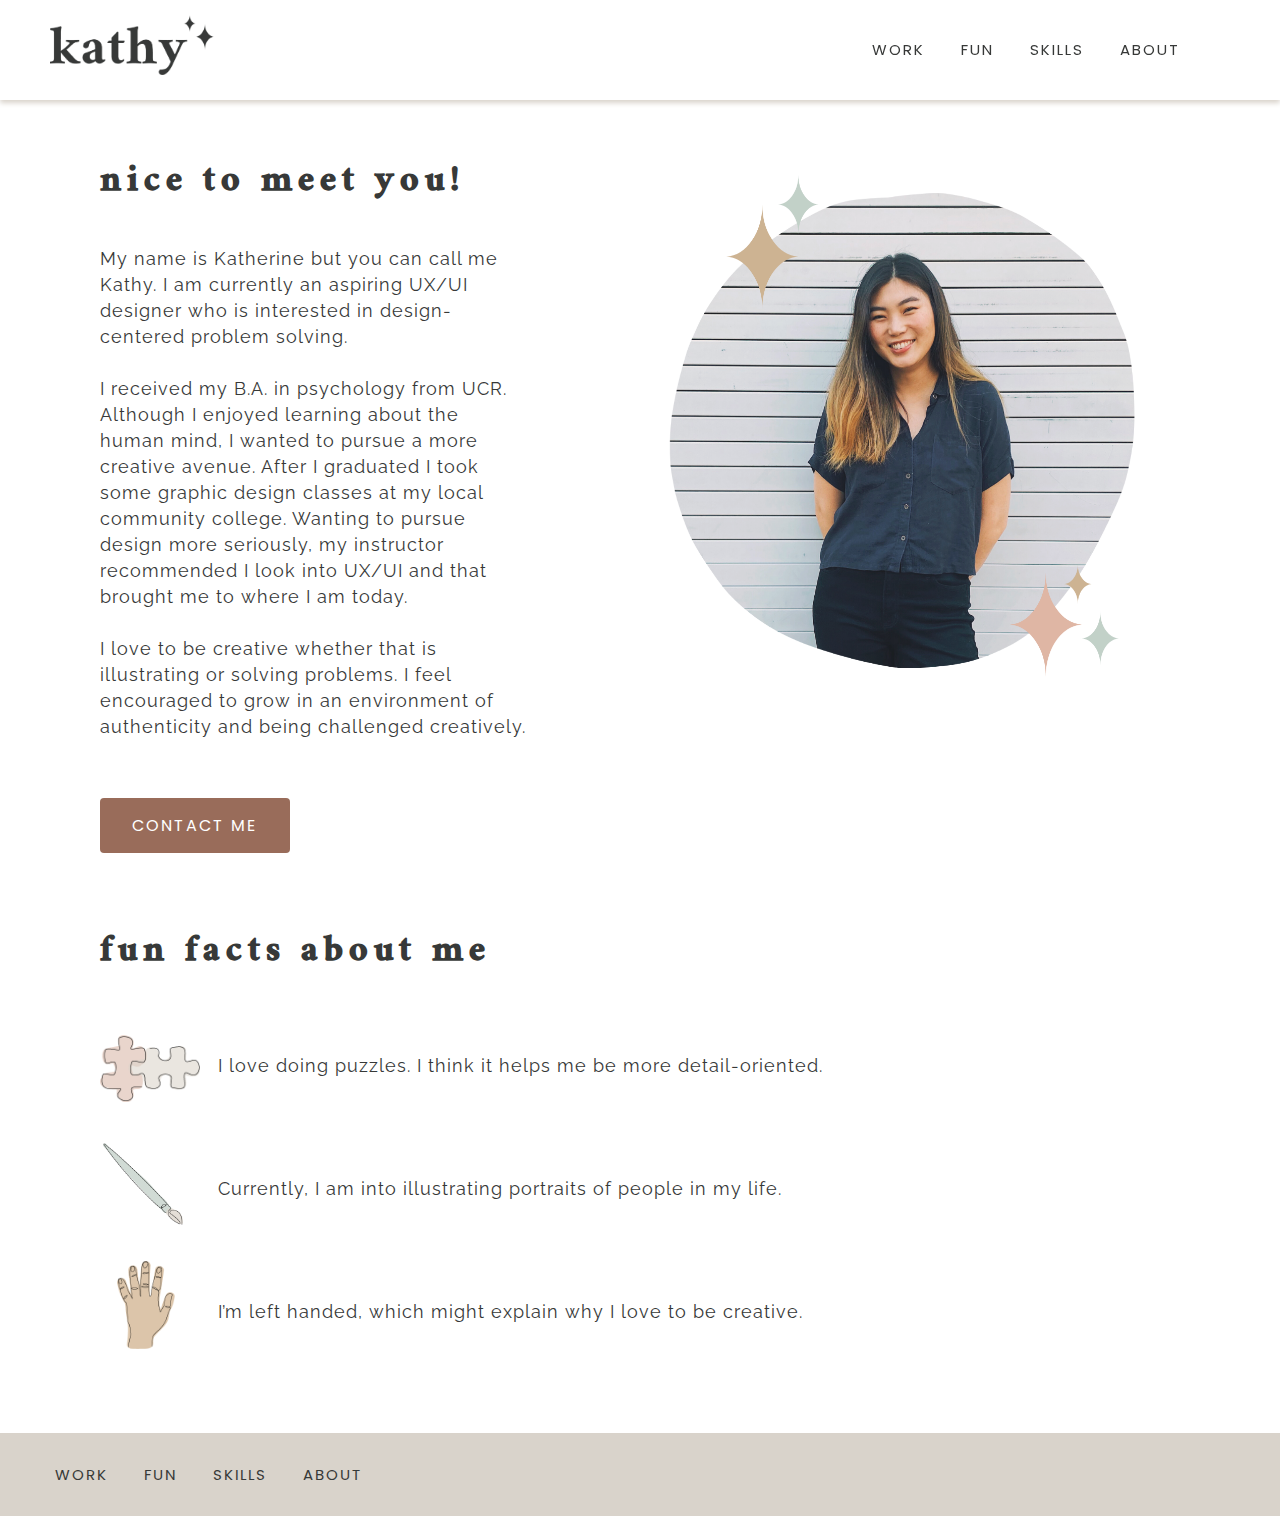
==== index.html @ 3d872488 "skills" ====
<!DOCTYPE html>
<html>

<head>
    <title>about me </title>
    <link
        href="https://fonts.googleapis.com/css2?family=Poppins:wght@600&family=Raleway:ital@0;1&family=Ramaraja&display=swap"
        rel="stylesheet">
    <link rel="stylesheet" type="text/css" href="css/style.css">

</head>

<body>
    <header>
        <nav>
            <img id="logo" src="images/logo.png">
            <ul id="nav">
                <li class="menu">WORK</li>
                <li class="menu">FUN</li>
                <li class="menu"><a href="/skills.html"></a>SKILLS</li>
                <li class="menu">ABOUT</li>
            </ul>
        </nav>
    </header>
    <section>
        <img id="me" src="images/me.png">
        <div class="aboutMEcontent">
            <h1> nice to meet you!</h1>
            <p id="aboutMe">
                My name is Katherine but you can call me Kathy.
                I am currently an aspiring UX/UI designer who is interested in design-centered problem solving.
                <br>
                <br>
                I received my B.A. in psychology from UCR. Although I enjoyed learning about the human mind, I
                wanted to pursue a more creative avenue. After I graduated I took some graphic design classes at my
                local community college. Wanting to pursue design more seriously, my instructor recommended I look
                into UX/UI and that brought me to where I am today.
                <br>
                <br>
                I love to be creative whether that is illustrating or solving problems. I feel encouraged to grow in
                an environment of authenticity and being challenged creatively.
            </p>
            <button class="button">CONTACT ME</button>
        </div>
        <div class="factsGrid">
            <div class="factsHeader">
                <h1>fun facts about me</h1>
            </div>
            <div class="puzzleImg">
                 <img id="puzzle" src="images/puzzle.png">
            </div>
            <div class="fact1">
                <p class="facts">
                    I love doing puzzles. I think it helps me be more detail-oriented.
                 </p>
            </div>
            <div class="paintImg">
                <img id="paint" src="images/paint.png">
            </div>
            <div class="fact2">
                <p class="facts">
                    Currently, I am into illustrating portraits of people in my life.
                </p>
            </div>
            <div class="handImg">
                 <img id="hand" src="images/hand.png">
             </div>
            <div class="fact3">
                  <p class="facts">
                        I’m left handed, which might explain why I love to be creative.
                  </p>
            </div>
        </div>
    </section>
    <footer>

        <ul class="footerList">
            <li>WORK</li>
            <li>FUN</li>
            <li>SKILLS</li>
            <li>ABOUT</li>
        </ul>
    </footer>
</body>

</html>
---- css/style.css ----
/* Header and Navigation */
header{
    height: 100px;
    width: 100%;
    background-color: rgba(255,255, 255 ,0.87);
    position: fixed;
    top: 0;
    box-shadow: 0px 3px 5px #D9D3CB;

}
#logo{
    height: 60px;
    margin: 15px 50px;
}
#nav{
    width: 400px;
    margin: 23px;
    float: right;
    font-family: 'Poppins', sans-serif;
    font-size: 15px;
    letter-spacing: 2px;
}
li{
    display: inline-block;
    right: 0;
    padding: 15px;
    color: #373938;
}
body{
    margin: 0px;}
/* Footer */

footer{
    background-color: #D9D3CB;
    padding: auto;
    color: #373938;
    font-family: 'Poppins', sans-serif;
    font-size: 15px;
    letter-spacing: 2px;

}
.footerList{
    display: inline-block;
    align-items: center;
}

#me{
    width: 560px;
    float: right;
    margin: 0px 100px;
}
/* About Me page */
.aboutMEcontent{
    width: 550px;
    margin: 150px 100px 0 ;
}
#aboutMe{
    font-family: 'Raleway', sans-serif;
    font-size: 18px;
    color: #373938;
    letter-spacing: 1px;
    line-height: 26px;
}
h2{
    color: #996C5A;
    font-family: 'Poppins', sans-serif;
    font-size: 25px;
    letter-spacing: 3px;
}
.button{
    background-color: #996C5A;
    color: white;
    font-family: 'Poppins', sans-serif;
    font-size: 16px;
    letter-spacing: 2px;
    padding: 15px 32px;
    border: none;
    margin: 40px 0px;
    border-radius: 4px;

}
.button:hover{
    background-color: #AD8A7B;
}
#puzzle{
    width: 100px;
    padding:20px 0 30px 0;
}
#paint{
    width: 80px;
    padding:5px 0 30px 3px;
}
#hand{
    width: 58px;
    padding:0 17px;
}
.factsGrid{
    margin: 0px 0px 50px 100px;
    display: grid;
    grid-template-columns: 10% 90%;
    grid-auto-rows: 1fr 1fr 1fr;
    grid-template-areas:
    "factsHeader factsHeader"
    "puzzleImg fact1"
    "paintImg fact2"
    "handImg fact3"; 
}
.factsHeader{
    grid-area: factsHeader;
}
.puzzleImg{
    grid-area: puzzleImg;
}
.fact1{
    grid-area: fact1;
}
.paintImg{
    grid-area: paintImg;
}
.fact2{
    grid-area: fact2;
}
.handImg{
    grid-area: handImg;
}.fact3{
    grid-area: fact3;
}
.facts{
    font-size: 18px;
    color: #373938;
    letter-spacing: 1px;
    line-height: 26px;
    font-family: 'Raleway', sans-serif;
    padding: 20px 0;
}

/* Skills page */
.mySkills{
    margin-top: 150px;
    margin-left: 100px;
    margin-right: 100px;
    margin-bottom: 100px;
}
.skillsflexContainer{
    display: flex;
    align-items: center ;    
}
.skill{
    width: 33%;
    padding: 0 30px;
}
h1{
    font-family: 'Ramaraja', serif;
    font-size: 40px;
    color: #373938;
    letter-spacing: 7px;
}
.skillSub{
    text-align: center;
}
.skillsTitle{
    text-align: center;
}
p{
    font-size: 18px;
    color: #373938;
    letter-spacing: 1px;
    line-height: 26px;
    font-family: 'Raleway', sans-serif;
}
#ux{
    width: 150px ;  
    
}
#ui{
    width: 150px;
}
#coding{
    width: 150px;
}
.toolsflexContainer{
    display: flex;
    justify-content: space-evenly;
}
#tools{
    height: 70px;
}
.skillButton{
    background-color: #996C5A;
    color: white;
    font-family: 'Poppins', sans-serif;
    font-size: 16px;
    letter-spacing: 2px;
    padding: 15px 32px;
    border: none;
    margin: 40px 0px;
    border-radius: 4px;
    
}
.skillButton:hover{
    background-color: #AD8A7B;
}
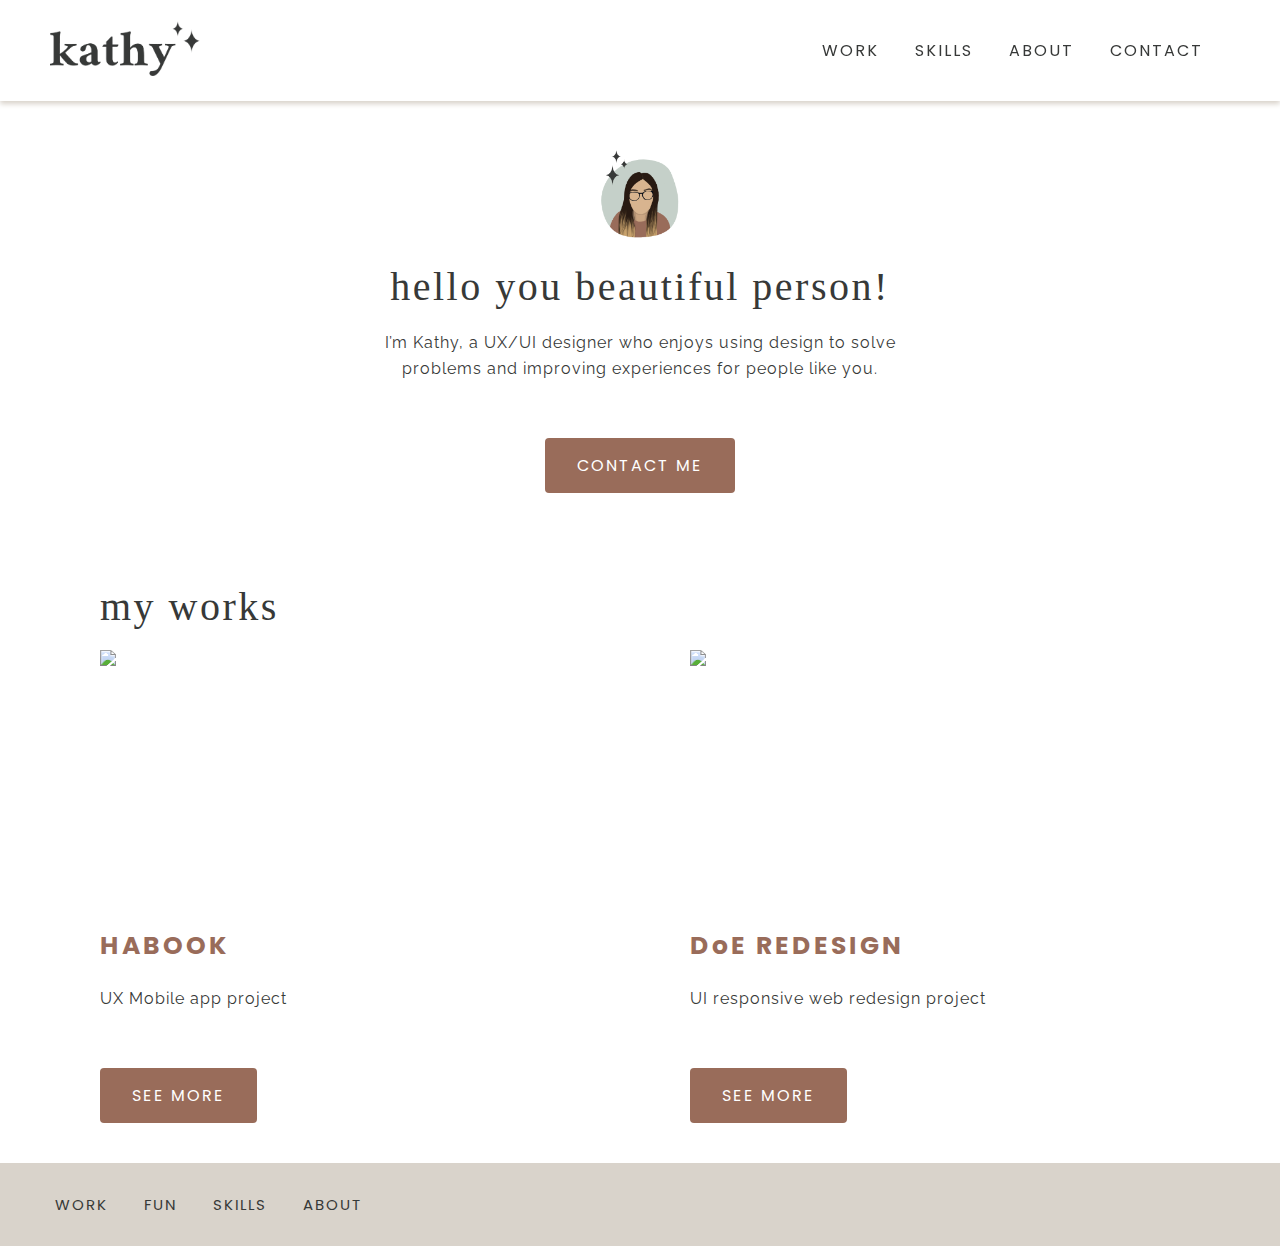
==== commit 11a5f052: "hw" ====
--- a/index.html
+++ b/index.html
@@ -1,86 +1,63 @@
 <!DOCTYPE html>
 <html>
+    <head>
+        <title>kathy yu </title>
+        <link href="https://fonts.googleapis.com/css2?family=Lora:ital,wght@1,562&family=Poppins:wght@600&family=Raleway:ital@0;1&display=swap" rel="stylesheet">
+        <link rel="stylesheet" type="text/css" href="css/style.css">
+    
+    </head>
+    <body>
+        <header>
+            <nav>
+                <a href="index.html">
+                    <img id="logo" src="images/logo.png">
+                  </a>
+                <ul id="nav">
+                    <li class="menu">WORK</li>
+                    <li class="menu"><a href="skills.html">SKILLS</a></li>
+                    <li class="menu"><a href="about.html">ABOUT</a></li>
+                    <li class="menu">CONTACT</li>
+                </ul>
+            </nav>
+        </header>
+        <section class="intro">
+            <div>
+                <img class="avatar" src="images/avatar.png">
+                <h1>hello you beautiful person! </h1>
+                <p>I’m Kathy, a UX/UI designer who enjoys using design to solve  <br>
+                    problems and improving experiences for people like you.</p>
+                <button>CONTACT ME</button>
+            </div>
+        </section>
+        <section class="myWork">
+            <h1> my works</h1>
+            <div class="workGrid">
+                <div class="work1img">
+                    <img class="habook" src="images/habook cover.png">
+                </div>
+                <div class="work1">
+                    <h2>HABOOK</h2>
+                    <p>UX Mobile app project</p>
+                    <button>SEE MORE</button>
+                </div>
+                <div class="work2img">
+                    <img class="doe" src="images/doe cover.png">
+                </div>
+                <div class="work2">
+                    <h2>DoE REDESIGN</h2>
+                    <p>UI responsive web redesign project </p>
+                    <button>SEE MORE</button>
+                </div>
+            </div>
+        </section>
+        <footer>
 
-<head>
-    <title>about me </title>
-    <link
-        href="https://fonts.googleapis.com/css2?family=Poppins:wght@600&family=Raleway:ital@0;1&family=Ramaraja&display=swap"
-        rel="stylesheet">
-    <link rel="stylesheet" type="text/css" href="css/style.css">
-
-</head>
-
-<body>
-    <header>
-        <nav>
-            <img id="logo" src="images/logo.png">
-            <ul id="nav">
-                <li class="menu">WORK</li>
-                <li class="menu">FUN</li>
-                <li class="menu"><a href="/skills.html"></a>SKILLS</li>
-                <li class="menu">ABOUT</li>
+            <ul class="footerList">
+                <li>WORK</li>
+                <li>FUN</li>
+                <li>SKILLS</li>
+                <li>ABOUT</li>
             </ul>
-        </nav>
-    </header>
-    <section>
-        <img id="me" src="images/me.png">
-        <div class="aboutMEcontent">
-            <h1> nice to meet you!</h1>
-            <p id="aboutMe">
-                My name is Katherine but you can call me Kathy.
-                I am currently an aspiring UX/UI designer who is interested in design-centered problem solving.
-                <br>
-                <br>
-                I received my B.A. in psychology from UCR. Although I enjoyed learning about the human mind, I
-                wanted to pursue a more creative avenue. After I graduated I took some graphic design classes at my
-                local community college. Wanting to pursue design more seriously, my instructor recommended I look
-                into UX/UI and that brought me to where I am today.
-                <br>
-                <br>
-                I love to be creative whether that is illustrating or solving problems. I feel encouraged to grow in
-                an environment of authenticity and being challenged creatively.
-            </p>
-            <button class="button">CONTACT ME</button>
-        </div>
-        <div class="factsGrid">
-            <div class="factsHeader">
-                <h1>fun facts about me</h1>
-            </div>
-            <div class="puzzleImg">
-                 <img id="puzzle" src="images/puzzle.png">
-            </div>
-            <div class="fact1">
-                <p class="facts">
-                    I love doing puzzles. I think it helps me be more detail-oriented.
-                 </p>
-            </div>
-            <div class="paintImg">
-                <img id="paint" src="images/paint.png">
-            </div>
-            <div class="fact2">
-                <p class="facts">
-                    Currently, I am into illustrating portraits of people in my life.
-                </p>
-            </div>
-            <div class="handImg">
-                 <img id="hand" src="images/hand.png">
-             </div>
-            <div class="fact3">
-                  <p class="facts">
-                        I’m left handed, which might explain why I love to be creative.
-                  </p>
-            </div>
-        </div>
-    </section>
-    <footer>
-
-        <ul class="footerList">
-            <li>WORK</li>
-            <li>FUN</li>
-            <li>SKILLS</li>
-            <li>ABOUT</li>
-        </ul>
-    </footer>
-</body>
-
+        </footer>
+    </body>
 </html>--- a/css/style.css
+++ b/css/style.css
@@ -1,23 +1,23 @@
 /* Header and Navigation */
-header{
-    height: 100px;
-    width: 100%;
-    background-color: rgba(255,255, 255 ,0.87);
-    position: fixed;
-    top: 0;
-    box-shadow: 0px 3px 5px #D9D3CB;
-
-}
+header {
+        background-color: rgba(255,255, 255 ,0.87);
+        top: 0;
+        box-shadow: 0px 3px 5px #D9D3CB;
+        position: fixed;
+        width: 100%;
+      }
+   
+
 #logo{
-    height: 60px;
-    margin: 15px 50px;
+    height: 55px;
+    margin: 21px 50px;
 }
 #nav{
-    width: 400px;
+    width: 450px;
     margin: 23px;
     float: right;
     font-family: 'Poppins', sans-serif;
-    font-size: 15px;
+    font-size: 16px;
     letter-spacing: 2px;
 }
 li{
@@ -26,6 +26,10 @@
     padding: 15px;
     color: #373938;
 }
+a{  text-decoration: none;
+    color: #373938;
+
+}
 body{
     margin: 0px;}
 /* Footer */
@@ -44,19 +48,20 @@
     align-items: center;
 }
 
+/* About Me page */
 #me{
-    width: 560px;
+    width: 520px;
     float: right;
-    margin: 0px 100px;
-}
-/* About Me page */
+    margin: 50px 100px;
+}
+
 .aboutMEcontent{
     width: 550px;
     margin: 150px 100px 0 ;
 }
 #aboutMe{
     font-family: 'Raleway', sans-serif;
-    font-size: 18px;
+    font-size: 16px;
     color: #373938;
     letter-spacing: 1px;
     line-height: 26px;
@@ -67,7 +72,7 @@
     font-size: 25px;
     letter-spacing: 3px;
 }
-.button{
+button{
     background-color: #996C5A;
     color: white;
     font-family: 'Poppins', sans-serif;
@@ -79,7 +84,7 @@
     border-radius: 4px;
 
 }
-.button:hover{
+button:hover{
     background-color: #AD8A7B;
 }
 #puzzle{
@@ -88,7 +93,7 @@
 }
 #paint{
     width: 80px;
-    padding:5px 0 30px 3px;
+    padding:5px 0 20px 3px;
 }
 #hand{
     width: 58px;
@@ -97,16 +102,17 @@
 .factsGrid{
     margin: 0px 0px 50px 100px;
     display: grid;
-    grid-template-columns: 10% 90%;
+    grid-template-columns: 10% 10% 80%;
     grid-auto-rows: 1fr 1fr 1fr;
     grid-template-areas:
-    "factsHeader factsHeader"
-    "puzzleImg fact1"
-    "paintImg fact2"
-    "handImg fact3"; 
+    "factsHeader factsHeader factsHeader"
+    "puzzleImg puzzleImg fact1"
+    "paintImg paintImg fact2"
+    "handImg handImg fact3"; 
 }
 .factsHeader{
     grid-area: factsHeader;
+    height: 50px;
 }
 .puzzleImg{
     grid-area: puzzleImg;
@@ -126,7 +132,7 @@
     grid-area: fact3;
 }
 .facts{
-    font-size: 18px;
+    font-size: 16px;
     color: #373938;
     letter-spacing: 1px;
     line-height: 26px;
@@ -134,26 +140,31 @@
     padding: 20px 0;
 }
 
-/* Skills page */
+/*--  My UX Skills section coded using CSS flex -- */
+
 .mySkills{
     margin-top: 150px;
     margin-left: 100px;
     margin-right: 100px;
-    margin-bottom: 100px;
-}
+    margin-bottom: 50px;
+}
+
 .skillsflexContainer{
     display: flex;
-    align-items: center ;    
+    flex-direction: row;
+    justify-content: space-between;
 }
 .skill{
-    width: 33%;
+    width: 30%;
     padding: 0 30px;
 }
 h1{
     font-family: 'Ramaraja', serif;
     font-size: 40px;
     color: #373938;
-    letter-spacing: 7px;
+    letter-spacing: 2.5px;
+    font-weight: lighter;
+    margin: 20px 0;
 }
 .skillSub{
     text-align: center;
@@ -162,41 +173,105 @@
     text-align: center;
 }
 p{
-    font-size: 18px;
+    font-size: 16px;
     color: #373938;
     letter-spacing: 1px;
     line-height: 26px;
     font-family: 'Raleway', sans-serif;
 }
-#ux{
-    width: 150px ;  
-    
-}
-#ui{
-    width: 150px;
-}
-#coding{
-    width: 150px;
+
+.ux{
+    display: block;
+    margin-left: auto;
+    margin-right: auto;
+    width: 50%;
+}
+.ui{
+  display: block;
+  margin-left: auto;
+  margin-right: auto;
+  width: 50%;
+}
+.coding{
+    display: block;
+    margin-left: auto;
+    margin-right: auto;
+    width: 50%;
 }
 .toolsflexContainer{
     display: flex;
     justify-content: space-evenly;
 }
-#tools{
+.toolsflexContainer div{
+    text-align: center;
+}
+.tools{
     height: 70px;
 }
-.skillButton{
-    background-color: #996C5A;
-    color: white;
-    font-family: 'Poppins', sans-serif;
-    font-size: 16px;
-    letter-spacing: 2px;
-    padding: 15px 32px;
-    border: none;
-    margin: 40px 0px;
-    border-radius: 4px;
+.resumeButton{
+    text-align: center;  
+    margin-top: 50px; 
+}
+
+/* Home page */
+.intro{
+    margin-top: 150px;
+    margin-left: 100px;
+    margin-right: 100px;
+    margin-bottom: 50px;
+    text-align: center;
+}
+.avatar{
+    width: 80px;
+}
+/* My Work Section Constructed using CSS Grid */
+.myWork{
+    margin-top: 50px;
+    margin-left: 100px;
+}
+.workGrid{
+    display: grid;
+    grid-template-columns: 50% 50% ;
+    grid-template-rows: 1fr 1fr;
+    grid-template-areas: 
+    "work1img  work2img "
+    "work1 work2";
+} 
+.work1img{
+    grid-area: work1img;
+}
+.work1{
+    grid-area: work1;
+}
+.work2img{
+    grid-area: work2img;
+
+}
+.work2{
+    grid-area: work2;
+}
+.habook{
+    height: 400px;
+    margin-left: 0;
+}
+.doe{
+    height: 400px;
+}
+.workGrid p{
+    text-align: left;
+}
+.workGrid h2{
+    text-align: left;
+}
+
+/* media query */
+@media only screen and (max-width:600){
+    .skillsflexContainer{
+        display: flex;
+        flex-direction: column;
+    }
+    .skill{
+        width: 100%;
+    }
     
 }
-.skillButton:hover{
-    background-color: #AD8A7B;
-}